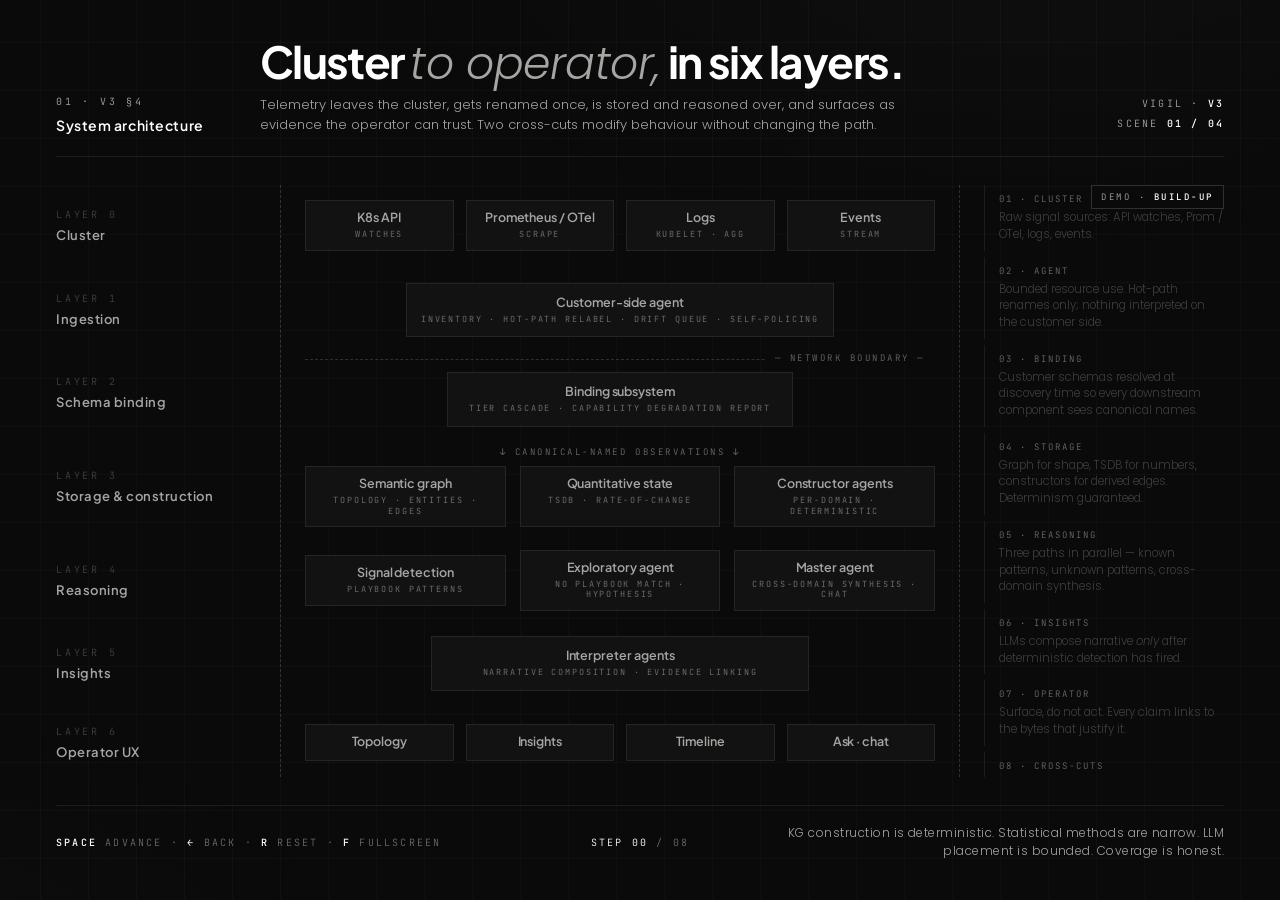
==== architecture/01_system.html @ 4c2641f2 "initial commit: presentation build - /architecture: 9 brand-faithful scenes (cold open, problem, sys" ====
<!DOCTYPE html>
<html lang="en">
<head>
<meta charset="UTF-8" />
<meta name="viewport" content="width=device-width, initial-scale=1.0" />
<title>01 — System architecture · Vigil</title>
<link rel="stylesheet" href="shared.css" />
<style>
  .stage {
    position: relative;
    width: 100%;
    height: 100%;
    display: grid;
    grid-template-columns: 200px 1fr 240px;
    gap: 24px;
  }
  .stage__col-layers,
  .stage__col-diagram,
  .stage__col-legend { position: relative; min-height: 0; }
  .stage__col-diagram {
    border-left: 1px dashed var(--rule-strong);
    border-right: 1px dashed var(--rule-strong);
    padding: 0 24px;
  }

  /* ------------------------------------------------------------
     Shared row grid — 7 layer rows. Both columns use it.
     ------------------------------------------------------------ */
  .row-grid {
    display: grid;
    grid-template-rows:
      1.1fr   /* 0 Cluster */
      0.95fr  /* 1 Ingestion (agent) */
      1.05fr  /* 2 Schema binding (net + binding) */
      1.25fr  /* 3 Storage & construction */
      1.05fr  /* 4 Reasoning */
      0.95fr  /* 5 Insights (interpreters) */
      0.95fr; /* 6 Operator UX */
    gap: 10px;
    height: 100%;
    min-height: 0;
  }

  /* Layer labels (left column) */
  .layers .layer-label {
    display: flex;
    flex-direction: column;
    justify-content: center;
    padding: 0;
  }
  .layers .num {
    font-family: var(--mono);
    font-size: 10px;
    letter-spacing: 0.28em;
    color: var(--ink-mute);
    text-transform: uppercase;
    transition: color var(--dur) var(--ease-out);
  }
  .layers .layer-label.is-on .num { color: var(--ink-hi); }
  .layers strong {
    display: block;
    margin-top: 6px;
    font-family: var(--display);
    font-size: 13px;
    font-weight: 600;
    color: var(--ink-mid);
    transition: color var(--dur) var(--ease-out);
  }
  .layers .layer-label.is-on strong { color: var(--ink); }

  /* Each diagram row */
  .lane {
    display: flex;
    align-items: center;
    justify-content: center;
    position: relative;
    min-height: 0;
  }
  .lane--cols-4 { display: grid; grid-template-columns: repeat(4, 1fr); gap: 12px; }
  .lane--cols-3 { display: grid; grid-template-columns: repeat(3, 1fr); gap: 14px; }
  .lane--single { display: flex; }
  .lane--single .node { min-width: 60%; }

  /* Binding lane has the network boundary stacked on top */
  .lane--binding {
    flex-direction: column;
    gap: 0;
  }
  .lane--binding .net {
    width: 100%;
    border-top: 1px dashed var(--rule-strong);
    position: relative;
    height: 0;
    margin-bottom: 12px;
  }
  .lane--binding .net__label {
    position: absolute;
    top: -8px;
    right: 0;
    background: var(--plane);
    padding: 0 10px;
    font-family: var(--mono);
    font-size: 9px;
    letter-spacing: 0.28em;
    text-transform: uppercase;
    color: var(--ink-low);
  }
  .lane--binding .node { min-width: 55%; }

  /* Storage lane has the "canonical observations" label above the 3 nodes */
  .lane--storage {
    flex-direction: column;
    gap: 8px;
  }
  .lane--storage .canon {
    font-family: var(--mono);
    font-size: 9px;
    letter-spacing: 0.28em;
    color: var(--ink-low);
    text-transform: uppercase;
    text-align: center;
  }
  .lane--storage .stor-grid {
    display: grid;
    grid-template-columns: repeat(3, 1fr);
    gap: 14px;
    width: 100%;
  }

  /* Compact node sizing */
  .node {
    padding: 9px 12px 10px;
    font-size: 12.5px;
    text-align: center;
    line-height: 1.22;
  }
  .node small {
    margin-top: 4px;
    font-size: 8.5px;
  }
  .node--hero { padding: 11px 14px 12px; }

  /* Cross-cuts overlay (Context / Annotation) — only at step 8 */
  .crosscuts {
    position: absolute;
    top: 0; bottom: 0;
    left: 0; right: 0;
    pointer-events: none;
    display: flex;
    gap: 32px;
    justify-content: center;
    align-items: stretch;
    padding: 6px 0;
  }
  .crosscut {
    width: 132px;
    border: 1px dashed var(--rule-strong);
    background-image:
      repeating-linear-gradient(135deg, rgba(255,255,255,0.04) 0 6px, transparent 6px 12px);
    position: relative;
    opacity: 0;
    transition: opacity var(--dur) var(--ease-out);
  }
  body[data-step="8"] .crosscut { opacity: 1; border-color: var(--ink-hi); }
  .crosscut__label {
    position: absolute;
    top: 8px; left: 50%;
    transform: translateX(-50%);
    background: var(--plane);
    padding: 3px 9px;
    font-family: var(--mono);
    font-size: 9px;
    letter-spacing: 0.22em;
    text-transform: uppercase;
    color: var(--ink-hi);
    white-space: nowrap;
  }
  .crosscut__hint {
    position: absolute;
    bottom: 8px; left: 50%;
    transform: translateX(-50%);
    background: var(--plane);
    padding: 3px 9px;
    font-family: var(--mono);
    font-size: 9px;
    letter-spacing: 0.22em;
    text-transform: uppercase;
    color: var(--ink-mid);
    white-space: nowrap;
  }

  /* Commentary column */
  .commentary { padding: 0; }
  .commentary .item {
    display: flex;
    align-items: center;
    padding: 8px 0 8px 14px;
    border-left: 1px solid var(--rule);
    transition: border-color var(--dur) var(--ease-out), color var(--dur) var(--ease-out);
  }
  .commentary .item-body {
    font-family: var(--body);
    font-weight: 300;
    font-size: 11.5px;
    line-height: 1.45;
    color: var(--ink-mute);
    transition: color var(--dur) var(--ease-out);
  }
  .commentary .item.is-on { border-left-color: var(--ink-hi); }
  .commentary .item.is-on .item-body { color: var(--ink); }
  .commentary .item-num {
    display: block;
    font-family: var(--mono);
    font-size: 9px;
    letter-spacing: 0.22em;
    text-transform: uppercase;
    color: var(--ink-low);
    margin-bottom: 3px;
  }
  .commentary .item.is-on .item-num { color: var(--ink-hi); }

  /* The commentary column has 8 items mapped to 7 layer rows + a "cross-cuts" item.
     Use its own 8-row grid that lines up roughly with the 7 diagram rows + foot. */
  .commentary.row-grid {
    grid-template-rows: repeat(8, 1fr);
    gap: 6px;
  }
</style>
</head>
<body data-step="0">
<div class="frame">

  <header class="frame__head">
    <div class="head__num">01 · v3 §4
      <strong>System architecture</strong>
    </div>
    <div>
      <h1 class="head__title">Cluster <em>to operator,</em> in six layers.</h1>
      <p class="head__sub">Telemetry leaves the cluster, gets renamed once, is stored and reasoned over, and surfaces as evidence the operator can trust. Two cross-cuts modify behaviour without changing the path.</p>
    </div>
    <div class="head__meta">
      <div>Vigil · <strong>v3</strong></div>
      <div>scene <strong>01 / 04</strong></div>
    </div>
  </header>

  <section class="frame__stage">
    <div class="demo-pill">Demo · <b>build-up</b></div>

    <div class="stage">

      <!-- LEFT: layer labels -->
      <div class="stage__col-layers">
        <div class="layers row-grid">
          <div class="layer-label" data-reveal="1">
            <span class="num">Layer 0</span><strong>Cluster</strong>
          </div>
          <div class="layer-label" data-reveal="2">
            <span class="num">Layer 1</span><strong>Ingestion</strong>
          </div>
          <div class="layer-label" data-reveal="3">
            <span class="num">Layer 2</span><strong>Schema binding</strong>
          </div>
          <div class="layer-label" data-reveal="4">
            <span class="num">Layer 3</span><strong>Storage &amp; construction</strong>
          </div>
          <div class="layer-label" data-reveal="5">
            <span class="num">Layer 4</span><strong>Reasoning</strong>
          </div>
          <div class="layer-label" data-reveal="6">
            <span class="num">Layer 5</span><strong>Insights</strong>
          </div>
          <div class="layer-label" data-reveal="7">
            <span class="num">Layer 6</span><strong>Operator UX</strong>
          </div>
        </div>
      </div>

      <!-- CENTER: diagram -->
      <div class="stage__col-diagram">

        <!-- cross-cuts (Context / Annotation) — overlay, only at step 8 -->
        <div class="crosscuts">
          <div class="crosscut">
            <div class="crosscut__label">Context</div>
            <div class="crosscut__hint">Maint · chaos · deploys</div>
          </div>
          <div class="crosscut">
            <div class="crosscut__label">Annotation</div>
            <div class="crosscut__hint">Operator feedback</div>
          </div>
        </div>

        <div class="diagram row-grid" style="position:relative; z-index:2;">

          <!-- Layer 0 — Cluster -->
          <div class="lane lane--cols-4">
            <div class="node" data-reveal="1">K8s API <small>watches</small></div>
            <div class="node" data-reveal="1">Prometheus / OTel <small>scrape</small></div>
            <div class="node" data-reveal="1">Logs <small>kubelet · agg</small></div>
            <div class="node" data-reveal="1">Events <small>stream</small></div>
          </div>

          <!-- Layer 1 — Ingestion (customer-side agent) -->
          <div class="lane lane--single">
            <div class="node node--hero" data-reveal="2">
              Customer-side agent
              <small>inventory · hot-path relabel · drift queue · self-policing</small>
            </div>
          </div>

          <!-- Layer 2 — Schema binding (net boundary stacked on top) -->
          <div class="lane lane--binding">
            <div class="net" data-reveal="3">
              <div class="net__label">— network boundary —</div>
            </div>
            <div class="node node--hero" data-reveal="3">
              Binding subsystem
              <small>tier cascade · capability degradation report</small>
            </div>
          </div>

          <!-- Layer 3 — Storage & construction (canonical label on top) -->
          <div class="lane lane--storage">
            <div class="canon" data-reveal="4">↓ canonical-named observations ↓</div>
            <div class="stor-grid">
              <div class="node" data-reveal="4">
                Semantic graph
                <small>topology · entities · edges</small>
              </div>
              <div class="node" data-reveal="4">
                Quantitative state
                <small>TSDB · rate-of-change</small>
              </div>
              <div class="node" data-reveal="4">
                Constructor agents
                <small>per-domain · deterministic</small>
              </div>
            </div>
          </div>

          <!-- Layer 4 — Reasoning -->
          <div class="lane lane--cols-3">
            <div class="node" data-reveal="5">
              Signal detection
              <small>playbook patterns</small>
            </div>
            <div class="node node--warn" data-reveal="5">
              Exploratory agent
              <small>no playbook match · hypothesis</small>
            </div>
            <div class="node node--live" data-reveal="5">
              Master agent
              <small>cross-domain synthesis · chat</small>
            </div>
          </div>

          <!-- Layer 5 — Insights (interpreters) -->
          <div class="lane lane--single">
            <div class="node node--hero" data-reveal="6">
              Interpreter agents
              <small>narrative composition · evidence linking</small>
            </div>
          </div>

          <!-- Layer 6 — Operator UX -->
          <div class="lane lane--cols-4">
            <div class="node" data-reveal="7">Topology</div>
            <div class="node" data-reveal="7">Insights</div>
            <div class="node" data-reveal="7">Timeline</div>
            <div class="node" data-reveal="7">Ask · chat</div>
          </div>

        </div>

      </div>

      <!-- RIGHT: commentary -->
      <div class="stage__col-legend">
        <div class="commentary row-grid">
          <div class="item" data-reveal="1">
            <div class="item-body">
              <span class="item-num">01 · cluster</span>
              Raw signal sources: API watches, Prom / OTel, logs, events.
            </div>
          </div>
          <div class="item" data-reveal="2">
            <div class="item-body">
              <span class="item-num">02 · agent</span>
              Bounded resource use. Hot-path renames only; nothing interpreted on the customer side.
            </div>
          </div>
          <div class="item" data-reveal="3">
            <div class="item-body">
              <span class="item-num">03 · binding</span>
              Customer schemas resolved at discovery time so every downstream component sees canonical names.
            </div>
          </div>
          <div class="item" data-reveal="4">
            <div class="item-body">
              <span class="item-num">04 · storage</span>
              Graph for shape, TSDB for numbers, constructors for derived edges. Determinism guaranteed.
            </div>
          </div>
          <div class="item" data-reveal="5">
            <div class="item-body">
              <span class="item-num">05 · reasoning</span>
              Three paths in parallel — known patterns, unknown patterns, cross-domain synthesis.
            </div>
          </div>
          <div class="item" data-reveal="6">
            <div class="item-body">
              <span class="item-num">06 · insights</span>
              LLMs compose narrative <em>only</em> after deterministic detection has fired.
            </div>
          </div>
          <div class="item" data-reveal="7">
            <div class="item-body">
              <span class="item-num">07 · operator</span>
              Surface, do not act. Every claim links to the bytes that justify it.
            </div>
          </div>
          <div class="item" data-reveal="8">
            <div class="item-body">
              <span class="item-num">08 · cross-cuts</span>
              Context windows and operator annotations modify behaviour without changing the path.
            </div>
          </div>
        </div>
      </div>

    </div>
  </section>

  <footer class="frame__foot">
    <div class="foot__hint">
      <b>SPACE</b> advance · <b>←</b> back · <b>R</b> reset · <b>F</b> fullscreen
    </div>
    <div class="foot__step">
      Step <span data-step-label>00</span> <span class="total">/ <span data-step-total>08</span></span>
    </div>
    <div class="foot__caption">
      KG construction is deterministic. Statistical methods are narrow. LLM placement is bounded. Coverage is honest.
    </div>
  </footer>

</div>

<script>window.TOTAL_STEPS = 8;</script>
<script src="shared.js"></script>
</body>
</html>
---- architecture/shared.css ----
/* ============================================================
   Vigil — Architecture diagrams
   Shared tokens + primitives. Mirrors Vigil Brand Kit.
   ============================================================ */
@import url('https://fonts.googleapis.com/css2?family=Plus+Jakarta+Sans:ital,wght@0,300;0,400;0,500;0,600;0,700;0,800;1,300;1,400;1,500&family=Poppins:ital,wght@0,300;0,400;0,500;0,600;1,300;1,400&family=JetBrains+Mono:wght@300;400;500&display=swap');

:root {
  --plane: #0A0A0A;
  --surface: #121212;
  --surface-2: #181818;
  --rule: rgba(245, 245, 244, 0.08);
  --rule-strong: rgba(245, 245, 244, 0.16);
  --rule-mid: rgba(245, 245, 244, 0.12);

  --ink-hi: #FFFFFF;
  --ink: #F0EFEC;
  --ink-mid: #A5A5A2;
  --ink-low: #6A6A67;
  --ink-mute: #3F3F3D;

  --display: 'Plus Jakarta Sans', system-ui, sans-serif;
  --body: 'Poppins', system-ui, sans-serif;
  --mono: 'JetBrains Mono', ui-monospace, monospace;

  --ease-out: cubic-bezier(0.22, 1, 0.36, 1);
  --dur: 520ms;
}

* { box-sizing: border-box; margin: 0; padding: 0; }
html, body { background: var(--plane); color: var(--ink); }
body {
  font-family: var(--body);
  font-weight: 300;
  min-height: 100vh;
  -webkit-font-smoothing: antialiased;
  text-rendering: optimizeLegibility;
  overflow: hidden;
  position: relative;
}

/* Ambient radial wash — same as brand kit */
body::before {
  content: "";
  position: fixed; inset: 0;
  background:
    radial-gradient(1200px 600px at 80% -10%, rgba(255,255,255,0.025), transparent 60%),
    radial-gradient(900px 500px at -10% 110%, rgba(255,255,255,0.02), transparent 60%);
  pointer-events: none;
  z-index: 0;
}

/* Faint construction grid */
body::after {
  content: "";
  position: fixed; inset: 0;
  background-image:
    linear-gradient(var(--rule) 1px, transparent 1px),
    linear-gradient(90deg, var(--rule) 1px, transparent 1px);
  background-size: 48px 48px;
  background-position: center;
  opacity: 0.35;
  pointer-events: none;
  z-index: 0;
}

body > * { position: relative; z-index: 1; }

/* ============================================================
   Frame
   ============================================================ */
.frame {
  width: 100vw;
  height: 100vh;
  display: grid;
  grid-template-rows: auto 1fr auto;
  padding: 40px 56px;
  gap: 28px;
}

.frame__head {
  display: grid;
  grid-template-columns: auto 1fr auto;
  gap: 56px;
  align-items: end;
  padding-bottom: 22px;
  border-bottom: 1px solid var(--rule);
}

.head__num {
  font-family: var(--mono);
  font-size: 10px;
  letter-spacing: 0.28em;
  text-transform: uppercase;
  color: var(--ink-mid);
}
.head__num strong {
  display: block;
  margin-top: 8px;
  font-family: var(--display);
  font-size: 14px;
  font-weight: 600;
  letter-spacing: 0.04em;
  color: var(--ink-hi);
  text-transform: none;
}

.head__title {
  font-family: var(--display);
  font-size: 44px;
  line-height: 0.96;
  font-weight: 700;
  letter-spacing: -0.035em;
  color: var(--ink-hi);
}
.head__title em {
  font-family: var(--body);
  font-style: italic;
  font-weight: 300;
  color: var(--ink-mid);
  letter-spacing: -0.01em;
}
.head__sub {
  margin-top: 10px;
  font-family: var(--body);
  font-weight: 300;
  font-size: 13px;
  line-height: 1.5;
  color: var(--ink-mid);
  max-width: 640px;
}

.head__meta {
  text-align: right;
  font-family: var(--mono);
  font-size: 10px;
  letter-spacing: 0.22em;
  text-transform: uppercase;
  color: var(--ink-mid);
  line-height: 2;
}
.head__meta strong { color: var(--ink-hi); font-weight: 500; }

.frame__stage {
  position: relative;
  overflow: hidden;
}

.frame__foot {
  display: grid;
  grid-template-columns: 1fr auto 1fr;
  gap: 28px;
  align-items: center;
  padding-top: 18px;
  border-top: 1px solid var(--rule);
  font-family: var(--mono);
  font-size: 10px;
  letter-spacing: 0.22em;
  text-transform: uppercase;
  color: var(--ink-mid);
}
.foot__hint { color: var(--ink-low); }
.foot__hint b { color: var(--ink-hi); font-weight: 500; }
.foot__step {
  text-align: center;
  color: var(--ink-hi);
}
.foot__step .total { color: var(--ink-low); }
.foot__caption {
  text-align: right;
  color: var(--ink-mid);
  letter-spacing: 0.04em;
  text-transform: none;
  font-family: var(--body);
  font-weight: 300;
  font-size: 12px;
}

/* ============================================================
   Step badges & generic build-up reveal
   ============================================================ */
.step-pill {
  position: absolute;
  top: 10px;
  left: 12px;
  font-family: var(--mono);
  font-size: 9px;
  letter-spacing: 0.22em;
  text-transform: uppercase;
  color: var(--ink-mid);
  padding: 3px 7px;
  border: 1px solid var(--rule);
}

.is-ghost {
  opacity: 0.10;
  filter: saturate(0);
  transition:
    opacity var(--dur) var(--ease-out),
    filter var(--dur) var(--ease-out);
}
.is-on {
  opacity: 1;
  filter: none;
}

/* Edge stroke draw-in */
.edge {
  stroke: var(--ink-mute);
  stroke-width: 1.1;
  stroke-dasharray: 4 4;
  fill: none;
  opacity: 0.35;
  transition: opacity var(--dur) var(--ease-out), stroke var(--dur) var(--ease-out);
}
.edge.is-on {
  opacity: 1;
  stroke: var(--ink-hi);
  stroke-dasharray: 6 4;
}
.edge--solid.is-on {
  stroke-dasharray: none;
  stroke-width: 1.4;
}

/* Component card (SVG <foreignObject> or HTML overlay) */
.node {
  background: var(--surface);
  border: 1px solid var(--rule);
  padding: 14px 16px;
  font-family: var(--display);
  font-size: 13px;
  font-weight: 600;
  color: var(--ink-mid);
  letter-spacing: -0.005em;
  line-height: 1.25;
  position: relative;
  transition:
    border-color var(--dur) var(--ease-out),
    color var(--dur) var(--ease-out),
    background var(--dur) var(--ease-out),
    transform var(--dur) var(--ease-out);
}
.node small {
  display: block;
  margin-top: 4px;
  font-family: var(--mono);
  font-size: 9px;
  letter-spacing: 0.22em;
  text-transform: uppercase;
  color: var(--ink-low);
  font-weight: 400;
}
.node.is-on {
  border-color: var(--ink-hi);
  color: var(--ink-hi);
  background: var(--surface-2);
}
.node.is-on small { color: var(--ink-mid); }

.node--warn.is-on {
  border-color: var(--ink-hi);
  background-image:
    repeating-linear-gradient(135deg, rgba(255,255,255,0.05) 0 6px, transparent 6px 12px);
}

.node--live.is-on::after {
  content: "";
  position: absolute;
  top: 12px; right: 12px;
  width: 6px; height: 6px;
  border-radius: 50%;
  background: var(--ink-hi);
  box-shadow: 0 0 0 3px rgba(255,255,255,0.16);
  animation: livepulse 1.4s ease-in-out infinite;
}
@keyframes livepulse {
  0%, 100% { box-shadow: 0 0 0 3px rgba(255,255,255,0.16); }
  50%      { box-shadow: 0 0 0 6px rgba(255,255,255,0.04); }
}

/* Layer band labels */
.layer-label {
  font-family: var(--mono);
  font-size: 10px;
  letter-spacing: 0.22em;
  text-transform: uppercase;
  color: var(--ink-mute);
  transition: color var(--dur) var(--ease-out);
}
.layer-label.is-on { color: var(--ink-hi); }
.layer-label strong {
  display: block;
  margin-top: 4px;
  font-family: var(--display);
  font-size: 12px;
  font-weight: 600;
  letter-spacing: 0.04em;
  color: var(--ink-mid);
  text-transform: none;
}
.layer-label.is-on strong { color: var(--ink); }

/* Legend */
.legend {
  position: absolute;
  bottom: 0;
  right: 0;
  font-family: var(--mono);
  font-size: 10px;
  letter-spacing: 0.04em;
  color: var(--ink-mid);
  display: flex;
  gap: 22px;
  align-items: center;
}
.legend__item { display: flex; align-items: center; gap: 8px; }
.legend__swatch {
  width: 14px; height: 14px;
  border: 1px solid var(--ink-hi);
  display: inline-block;
}
.legend__swatch--ghost {
  border-color: var(--rule);
  background: transparent;
}
.legend__swatch--warn {
  background-image:
    repeating-linear-gradient(135deg, rgba(255,255,255,0.5) 0 4px, transparent 4px 8px);
}
.legend__swatch--solid { background: var(--ink-hi); }

/* ============================================================
   Reusable: "DEMO" pill (top-right corner of stage)
   ============================================================ */
.demo-pill {
  position: absolute;
  top: 0;
  right: 0;
  padding: 5px 9px;
  border: 1px solid var(--rule-strong);
  font-family: var(--mono);
  font-size: 9px;
  letter-spacing: 0.28em;
  text-transform: uppercase;
  color: var(--ink-mid);
  background: var(--plane);
}
.demo-pill b { color: var(--ink-hi); font-weight: 500; }

/* ============================================================
   Index page
   ============================================================ */
.index-wrap {
  width: 100vw;
  min-height: 100vh;
  padding: 80px 80px 64px;
  display: grid;
  grid-template-rows: auto 1fr auto;
  gap: 56px;
  overflow: auto;
}
.index-head__title {
  font-family: var(--display);
  font-size: 88px;
  line-height: 0.92;
  font-weight: 700;
  letter-spacing: -0.045em;
  color: var(--ink-hi);
}
.index-head__title em {
  font-family: var(--body);
  font-style: italic;
  font-weight: 300;
  color: var(--ink-mid);
  letter-spacing: -0.02em;
}
.index-head__sub {
  margin-top: 22px;
  font-family: var(--body);
  font-weight: 300;
  font-size: 16px;
  line-height: 1.6;
  color: var(--ink-mid);
  max-width: 720px;
}

.tiles {
  display: grid;
  grid-template-columns: repeat(2, 1fr);
  gap: 20px;
  align-content: start;
}
.tile {
  background: var(--surface);
  border: 1px solid var(--rule);
  padding: 36px 36px 32px;
  display: grid;
  grid-template-rows: auto 1fr auto;
  gap: 18px;
  text-decoration: none;
  color: var(--ink);
  position: relative;
  overflow: hidden;
  transition: border-color .2s ease, background .2s ease;
  min-height: 240px;
}
.tile:hover { border-color: var(--ink-hi); background: var(--surface-2); }
.tile--featured {
  border-color: var(--rule-strong);
  background-image:
    repeating-linear-gradient(135deg, rgba(255,255,255,0.018) 0 6px, transparent 6px 12px);
}
.tile--featured::before {
  content: "featured";
  position: absolute;
  top: 14px;
  right: 14px;
  font-family: var(--mono);
  font-size: 8.5px;
  letter-spacing: 0.28em;
  text-transform: uppercase;
  color: var(--ink-hi);
  padding: 3px 8px;
  border: 1px solid var(--ink-hi);
}
.tile__num {
  font-family: var(--mono);
  font-size: 10px;
  letter-spacing: 0.28em;
  text-transform: uppercase;
  color: var(--ink-mid);
}
.tile__title {
  font-family: var(--display);
  font-size: 32px;
  font-weight: 600;
  letter-spacing: -0.025em;
  color: var(--ink-hi);
  line-height: 1.05;
}
.tile__title em {
  font-family: var(--body);
  font-style: italic;
  font-weight: 300;
  color: var(--ink-mid);
  letter-spacing: -0.005em;
}
.tile__desc {
  font-family: var(--body);
  font-weight: 300;
  font-size: 13px;
  line-height: 1.6;
  color: var(--ink-mid);
  max-width: 420px;
}
.tile__meta {
  font-family: var(--mono);
  font-size: 10px;
  letter-spacing: 0.22em;
  text-transform: uppercase;
  color: var(--ink-low);
  border-top: 1px solid var(--rule);
  padding-top: 14px;
  display: flex;
  justify-content: space-between;
}
.tile__meta b { color: var(--ink-hi); font-weight: 500; }
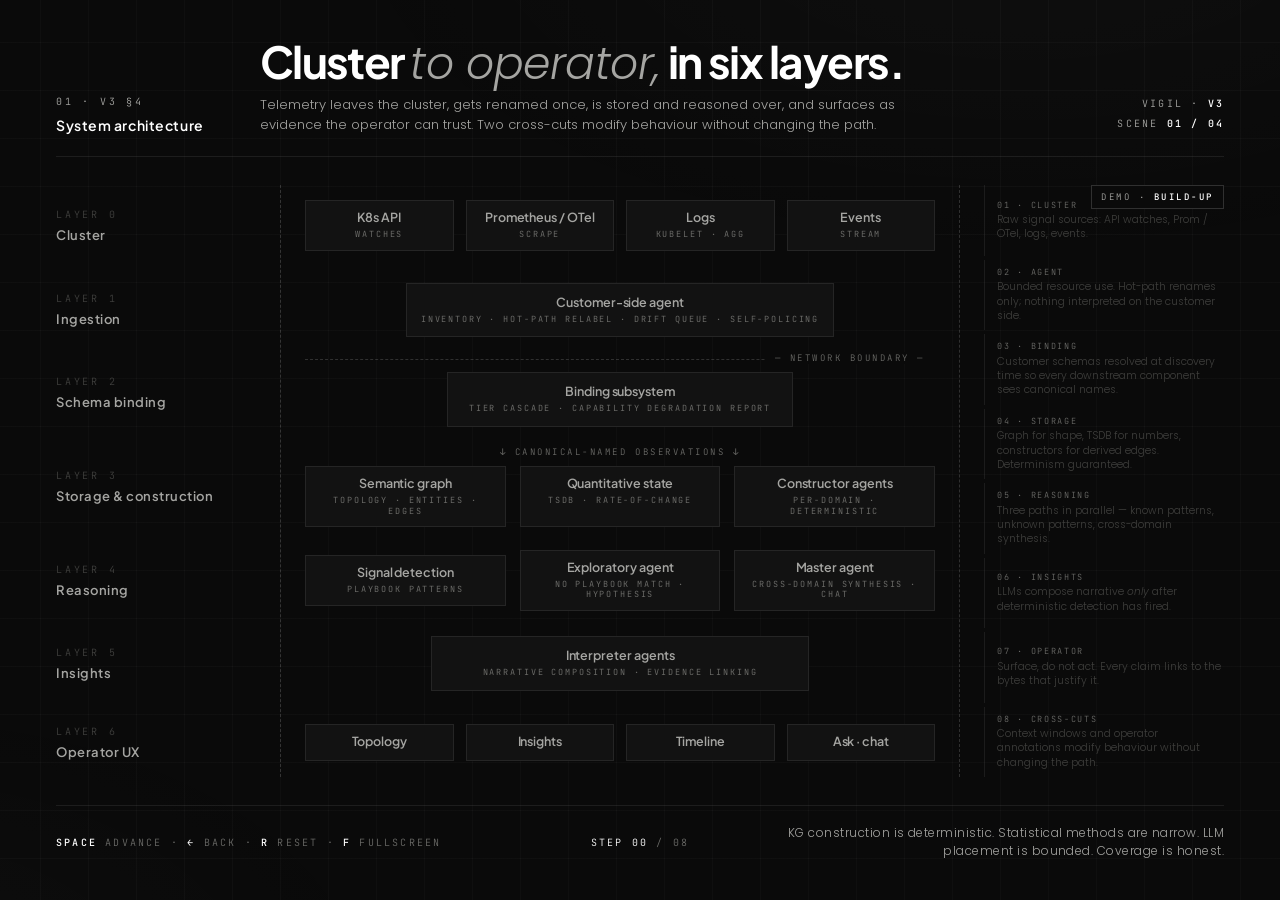
==== commit 6625535c: "fix: UI overflow on problem / feasibility / 01_system / 02_binding problem.html — asym__side switche" ====
--- a/architecture/01_system.html
+++ b/architecture/01_system.html
@@ -194,15 +194,17 @@
   .commentary .item {
     display: flex;
     align-items: center;
-    padding: 8px 0 8px 14px;
+    padding: 4px 0 4px 12px;
     border-left: 1px solid var(--rule);
+    min-height: 0;
+    overflow: hidden;
     transition: border-color var(--dur) var(--ease-out), color var(--dur) var(--ease-out);
   }
   .commentary .item-body {
     font-family: var(--body);
     font-weight: 300;
-    font-size: 11.5px;
-    line-height: 1.45;
+    font-size: 10.5px;
+    line-height: 1.35;
     color: var(--ink-mute);
     transition: color var(--dur) var(--ease-out);
   }
@@ -211,11 +213,11 @@
   .commentary .item-num {
     display: block;
     font-family: var(--mono);
-    font-size: 9px;
-    letter-spacing: 0.22em;
+    font-size: 8.5px;
+    letter-spacing: 0.2em;
     text-transform: uppercase;
     color: var(--ink-low);
-    margin-bottom: 3px;
+    margin-bottom: 2px;
   }
   .commentary .item.is-on .item-num { color: var(--ink-hi); }
 
@@ -223,7 +225,8 @@
      Use its own 8-row grid that lines up roughly with the 7 diagram rows + foot. */
   .commentary.row-grid {
     grid-template-rows: repeat(8, 1fr);
-    gap: 6px;
+    gap: 4px;
+    overflow: hidden;
   }
 </style>
 </head>
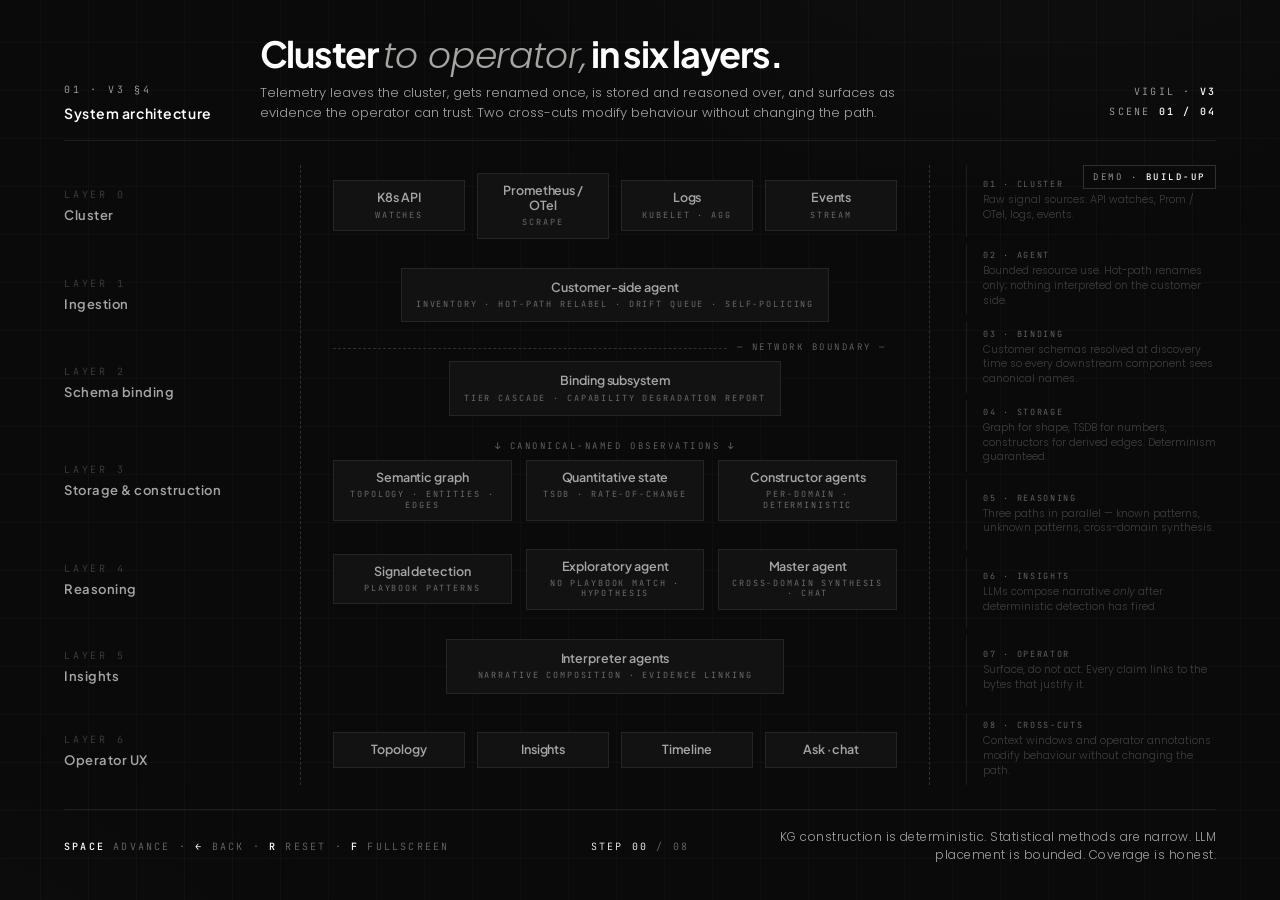
==== commit 8891afb2: "ui: increase spacing between components and page margins - shared.css: frame padding 40/56 → 36/64 (" ====
--- a/architecture/01_system.html
+++ b/architecture/01_system.html
@@ -11,8 +11,8 @@
     width: 100%;
     height: 100%;
     display: grid;
-    grid-template-columns: 200px 1fr 240px;
-    gap: 24px;
+    grid-template-columns: 200px 1fr 250px;
+    gap: 36px;
   }
   .stage__col-layers,
   .stage__col-diagram,
@@ -20,7 +20,7 @@
   .stage__col-diagram {
     border-left: 1px dashed var(--rule-strong);
     border-right: 1px dashed var(--rule-strong);
-    padding: 0 24px;
+    padding: 0 32px;
   }
 
   /* ------------------------------------------------------------
@@ -36,7 +36,7 @@
       1.05fr  /* 4 Reasoning */
       0.95fr  /* 5 Insights (interpreters) */
       0.95fr; /* 6 Operator UX */
-    gap: 10px;
+    gap: 14px;
     height: 100%;
     min-height: 0;
   }
@@ -194,7 +194,7 @@
   .commentary .item {
     display: flex;
     align-items: center;
-    padding: 4px 0 4px 12px;
+    padding: 6px 0 6px 16px;
     border-left: 1px solid var(--rule);
     min-height: 0;
     overflow: hidden;
@@ -204,7 +204,7 @@
     font-family: var(--body);
     font-weight: 300;
     font-size: 10.5px;
-    line-height: 1.35;
+    line-height: 1.4;
     color: var(--ink-mute);
     transition: color var(--dur) var(--ease-out);
   }
@@ -225,7 +225,7 @@
      Use its own 8-row grid that lines up roughly with the 7 diagram rows + foot. */
   .commentary.row-grid {
     grid-template-rows: repeat(8, 1fr);
-    gap: 4px;
+    gap: 7px;
     overflow: hidden;
   }
 </style>
--- a/architecture/shared.css
+++ b/architecture/shared.css
@@ -73,16 +73,16 @@
   height: 100vh;
   display: grid;
   grid-template-rows: auto 1fr auto;
-  padding: 40px 56px;
-  gap: 28px;
+  padding: 36px 64px;
+  gap: 24px;
 }
 
 .frame__head {
   display: grid;
   grid-template-columns: auto 1fr auto;
-  gap: 56px;
+  gap: 48px;
   align-items: end;
-  padding-bottom: 22px;
+  padding-bottom: 18px;
   border-bottom: 1px solid var(--rule);
 }
 
@@ -106,8 +106,8 @@
 
 .head__title {
   font-family: var(--display);
-  font-size: 44px;
-  line-height: 0.96;
+  font-size: 36px;
+  line-height: 0.98;
   font-weight: 700;
   letter-spacing: -0.035em;
   color: var(--ink-hi);
